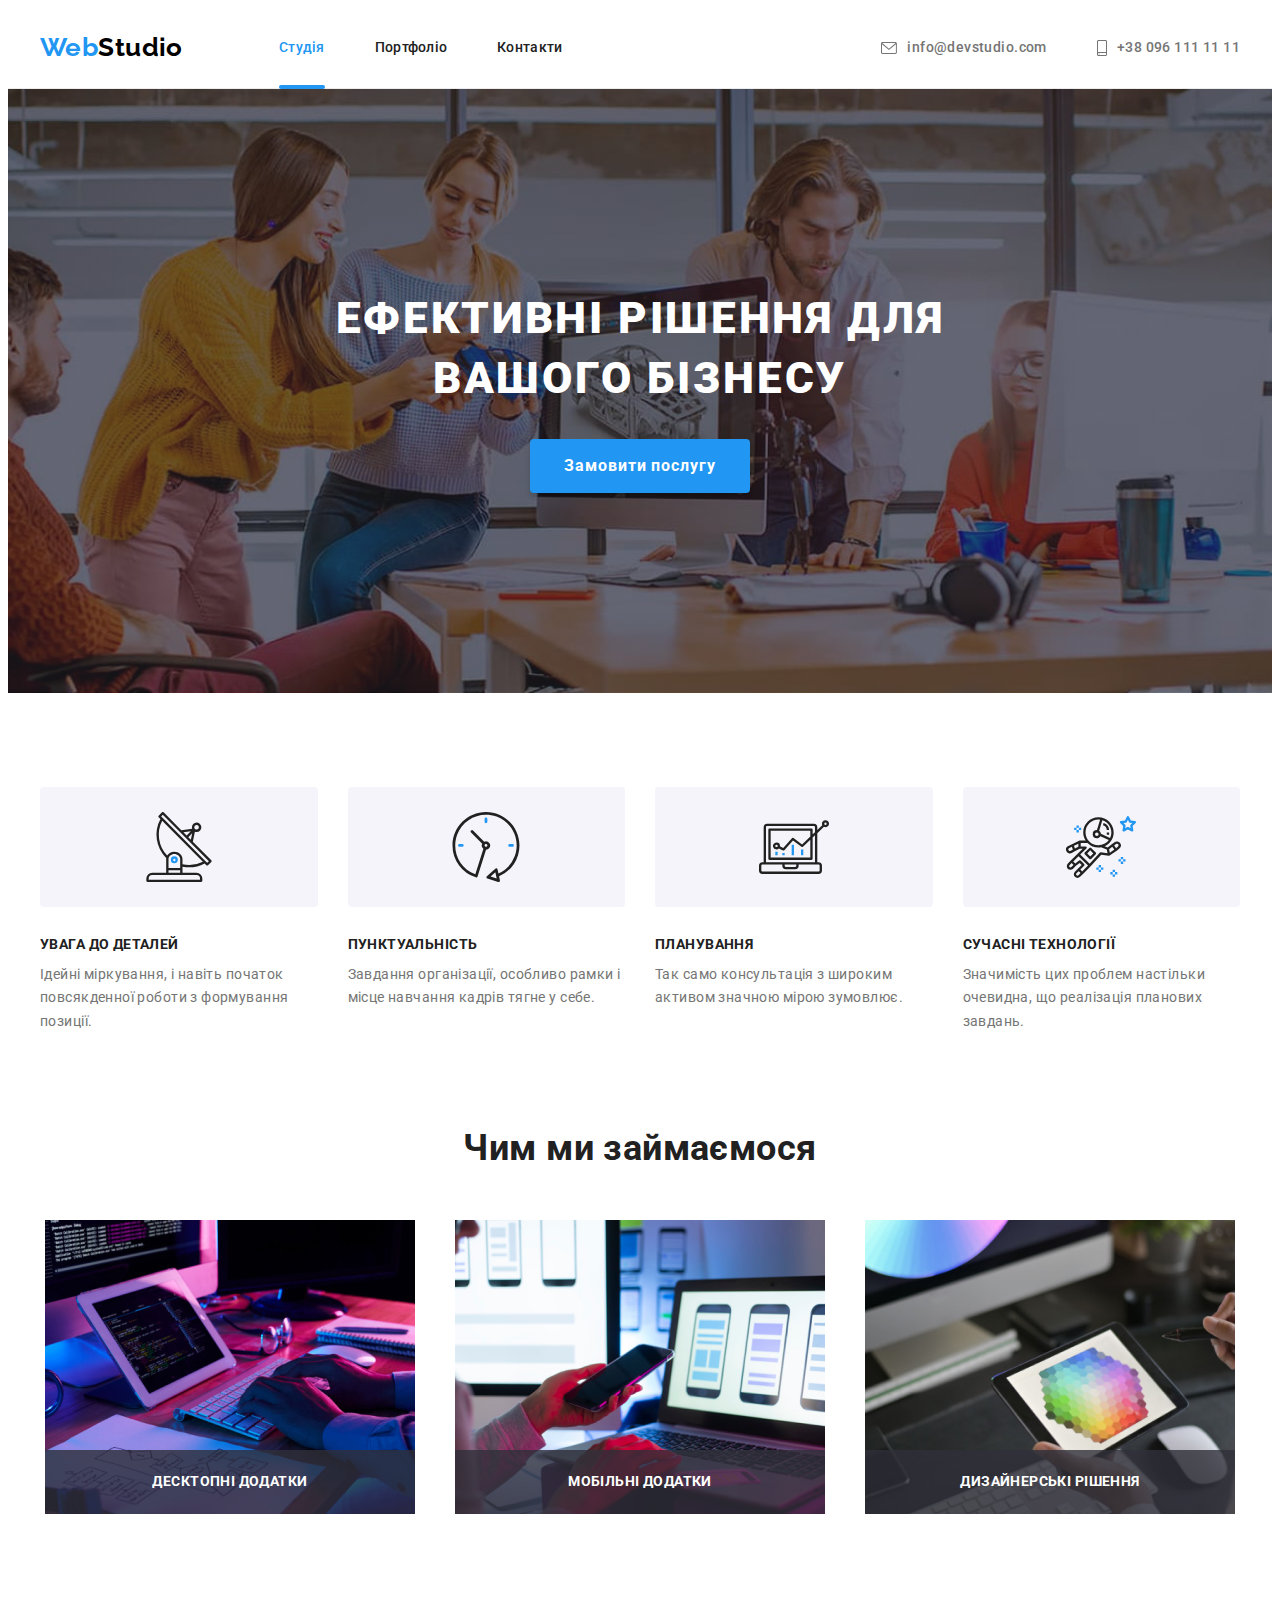
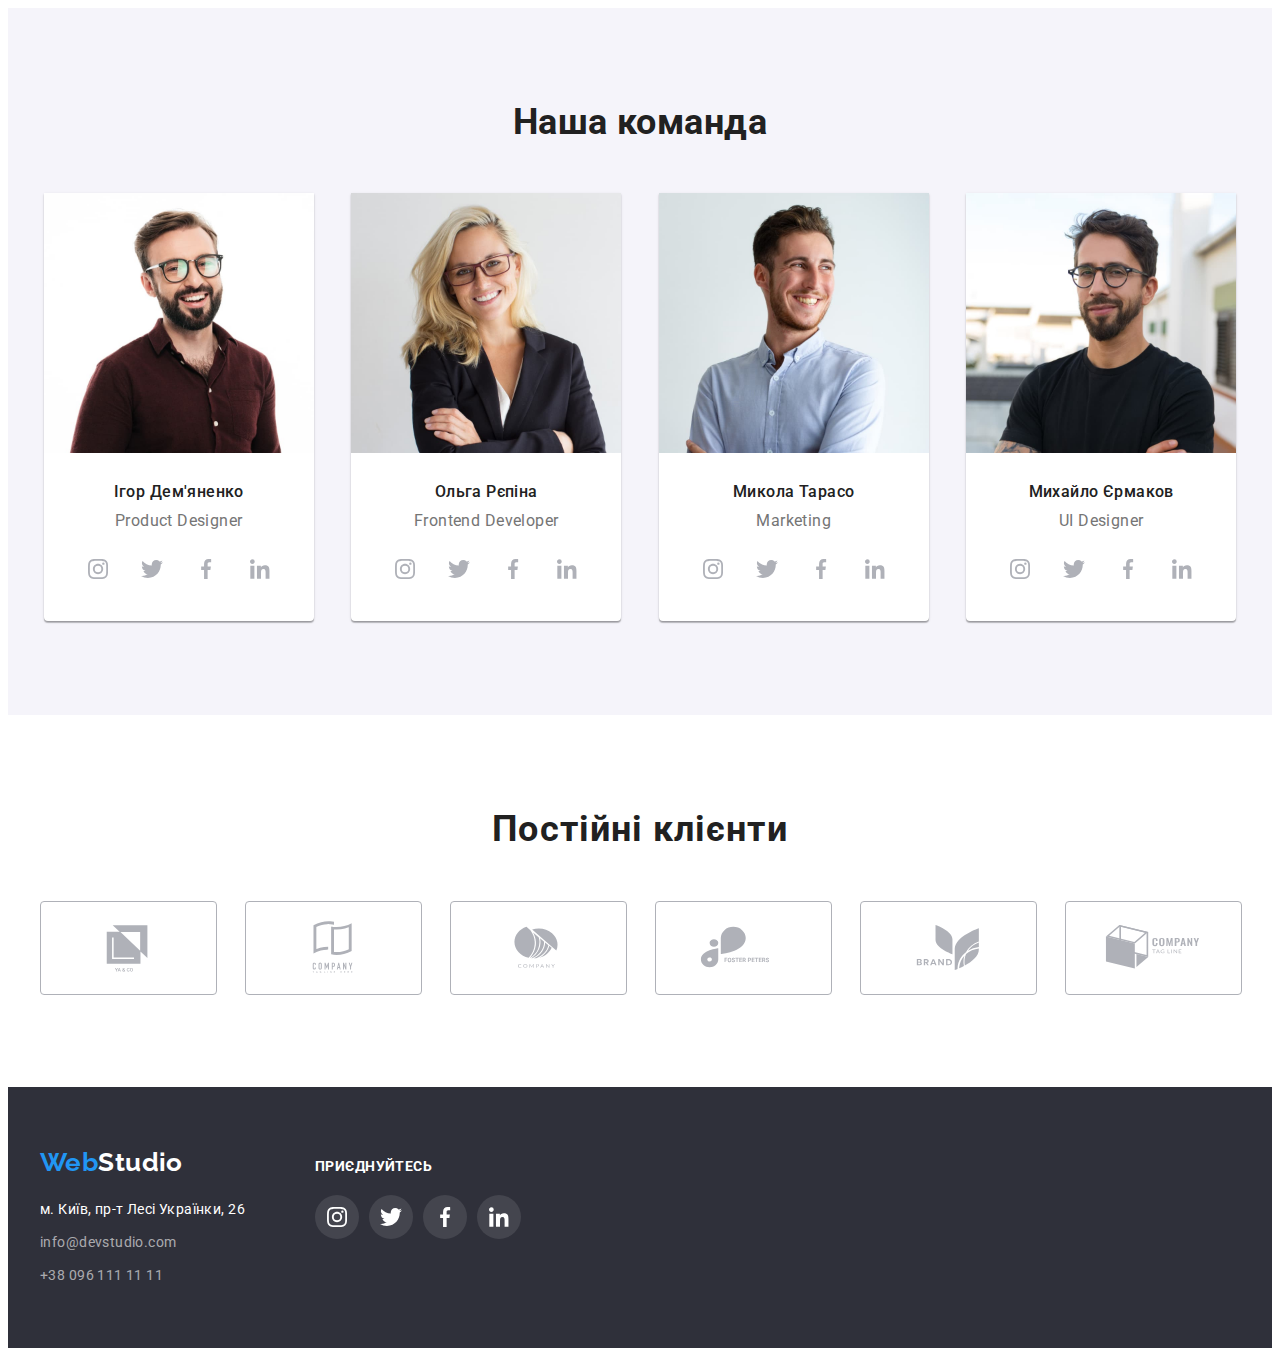
==== index.html @ 9a199979 "sam new" ====
<!DOCTYPE html>
    <html lang="uk">
    <head>
        <meta charset="UTF-8">
        <meta http-equiv="X-UA-Compatible" content="IE=edge">
        <meta name="viewport" content="width=device-width, initial-scale=1.0">
        <title>Студія</title>

     

        <link rel="preconnect" href="https://fonts.googleapis.com">
    <link rel="preconnect" href="https://fonts.gstatic.com" crossorigin>
    <link href="https://fonts.googleapis.com/css2?family=Raleway:wght@700&семья=Oleo+Script:wght@400;700&family=Roboto:wght@400;500;700;900&display=swap" rel="stylesheet">
    <link rel="stylesheet" href="https://cdnjs.cloudflare.com/ajax/libs/modern-normalize/1.1.0/modern-normalize.min.css" integrity="sha512-wpPYUAdjBVSE4KJnH1VR1HeZfpl1ub8YT/NKx4PuQ5NmX2tKuGu6U/JRp5y+Y8XG2tV+wKQpNHVUX03MfMFn9Q==" crossorigin="anonymous" referrerpolicy="no-referrer">
    <link rel="stylesheet" href="./css/styles.css">

    </head>
    <body>
        <!--шапка сайту-->
        <header class="page-header">
            <div class="container header-container"> 
            <nav class="nav">
            <a href="index.html" class="icon-logo"><span class="logo">Web</span><span class="logo-part">Studio</span></a>
            <ul class="nav-list">
                    <li class="nav-item"><a class="nav-link current" href="index.html">Студія</a></li>
                    <li class="nav-item"><a class="nav-link" href="portfolio.html">Портфоліо</a></li>
                    <li class="nav-item"><a class="nav-link" href="#">Контакти</a></li>
            </ul>
            </nav>
            <ul class="contacts">
                <li><a class="mail" href="mailto:info@devstudio.com">
                    <svg class="icon-envelope" width="16" height="12">
                        <use href="./images/icons.svg#icon-envelope"></use>
                    </svg>
                    info@devstudio.com</a></li>
                <li><a class="tel" href="tel:+380981111111">
                    <svg class="icon-smartphone" width="10" height="16">
                        <use href="./images/icons.svg#icon-smartphone"></use>
                    </svg>
                    +38 096 111 11 11
                </a></li>
            </ul>
        </div>
        </header>
        <main>
        <!--думаю тут буде якийсь банер чи малюнок-->
        
        <section class="hero-section overlay"> 
            
                <div class="header container">   
                <h1 class="hero-title">Ефективні рішення для вашого бізнесу</h1>
                <button class="button" type="button" data-modal-open>Замовити послугу</button>
                
                </div>
            </section>  
        <section class="features"><!--Особливості тут явно має бути заголовок-->
        <div class="container">
                <h2 class="visually-hidden">Особливості</h2> <!--тут явно має бути заголовок-->
                <ul class="features-list special">
                    <li class="specialty-list icon-antenna">
                        <h3 class="specialty">Увага до деталей</h3>
                        <p class="specialty-text">Ідейні міркування, і навіть початок повсякденної роботи з формування позиції.</p>
                    </li>
                    <li class="specialty-list icon-clock"><h3 class="specialty">Пунктуальність</h3>
                    <p class="specialty-text">Завдання організації, особливо рамки і місце навчання кадрів тягне у себе.</p>
                </li>
                    <li class="specialty-list icon-diagram"><h3 class="specialty">Планування</h3>
                    <p class="specialty-text">Так само консультація з широким активом значною мірою зумовлює.</p>
                </li>
                    <li class="specialty-list icon-astronaut"><h3 class="specialty">Сучасні технології</h3>
                        <p class="specialty-text">Значимість цих проблем настільки очевидна, що реалізація планових завдань.</p>
                    </li>
                </ul>
        </div>
        </section>
        <section class="work"><h2 class="work-title">Чим ми займаємося</h2> 
            <div class="container">
            <ul class="work-list">
                <li class="work-pick">
                     <div class="work-pick-tumb">
                        <p class="work-pick-txt">Десктопні додатки</p>
                    <img src="./images/oldpc.jpg" 
                    alt="білий монітор та клавіатура на столі" width="370">
                   
                    </div>
                </li>
                <li class="work-pick">
                    <div class="work-pick-tumb">
                        <p class="work-pick-txt">Мобільні додатки</p>
                    <img src="./images/book.jpg"
                    alt="людина тримає смртфон в руці та працює за ноутбуком" width="370"> 
                    </div>
                </li>
                <li class="work-pick">
                    <div class="work-pick-tumb">
                        <p class="work-pick-txt">Дизайнерські рішення</p>
                    <img src="./images/tablet.jpg"
                    alt="рука тримає включений планшет" width="370">
                    </div>
                </li>
            </ul>
        </div>
    </section><!--наша команда-->
        <section class="team"><h2 class="team-title">Наша команда</h2>
            <div class="container">
            <ul class="team-list special">
                <li class="team-members">
                    <img src="./images/productdesigner.jpg" 
                    alt="Фото пофіль Ігор Дем'яненко" width="270">
                    <div class="retreat">
                    <h3 class="team-name">Ігор Дем'яненко</h3>
                    <p lang="en" class="team-position">Product Designer</p>
                    <ul class="social-list-link">
                        <li class="social-list-item"><a class="social-link" href="https://www.instagram.com/" target="_blank" rel="noreferrer noopener">
                            <svg class="social-list-icon" width="20" height="20">
                                <use href="./images/icons.svg#icon-instagram"></use>
                            </svg>
                        </a></li>
                        <li class="social-list-item"><a class="social-link" href="" target="_blank" rel="noreferrer noopener">
                            <svg class="social-list-icon" width="22" height="40">
                                <use href="./images/icons.svg#icon-twitter"></use>
                            </svg>
                        </a></li>
                        <li class="social-list-item"><a class="social-link" href="" target="_blank" rel="noreferrer noopener">
                            <svg class="social-list-icon" width="20" height="40">
                                <use href="./images/icons.svg#icon-facebook"></use>
                            </svg>                            
                        </a></li>
                        <li class="social-list-item"><a class="social-link" href="" target="_blank" rel="noreferrer noopener">
                            <svg class="social-list-icon"  width="19.68" height="20">
                                <use href="./images/icons.svg#icon-linkedin"></use>
                            </svg>                      
                        </a></li>
                    </ul>
                    </div>
                </li>
                <li class="team-members">
                    <img src="./images/frontenddeveloper.jpg"
                    alt="Фото пофіль Ольга Рєпіна" width="270">
                    <div class="retreat">
                    <h3 class="team-name">Ольга Рєпіна</h3>
                    <p lang="en" class="team-position">Frontend Developer</p>
                    <ul class="social-list-link">
                        <li class="social-list-item"><a class="social-link" href="https://www.instagram.com/" target="_blank" rel="noreferrer noopener">
                            <svg class="social-list-icon" width="20" height="20">
                                <use href="./images/icons.svg#icon-instagram"></use>
                            </svg>
                        </a></li>
                        <li class="social-list-item"><a class="social-link" href="" target="_blank" rel="noreferrer noopener">
                            <svg class="social-list-icon" width="22" height="40">
                                <use href="./images/icons.svg#icon-twitter"></use>
                            </svg>
                        </a></li>
                        <li class="social-list-item"><a class="social-link" href="" target="_blank" rel="noreferrer noopener">
                            <svg class="social-list-icon" width="20" height="40">
                                <use href="./images/icons.svg#icon-facebook"></use>
                            </svg>                            
                        </a></li>
                        <li class="social-list-item"><a class="social-link" href="" target="_blank" rel="noreferrer noopener">
                            <svg class="social-list-icon"  width="19.68" height="20">
                                <use href="./images/icons.svg#icon-linkedin"></use>
                            </svg>                      
                        </a></li>
                    </ul>
                    </div>
                </li>
                <li class="team-members">
                    <img src="./images/marketing.jpg"
                    alt="Фото пофіль Микола Тарасо" width="270">
                    <div class="retreat">
                    <h3 class="team-name">Микола Тарасо</h3>
                    <p lang="en" class="team-position">Marketing</p>
                    <ul class="social-list-link">
                        <li class="social-list-item"><a class="social-link" href="https://www.instagram.com/" target="_blank" rel="noreferrer noopener">
                            <svg class="social-list-icon" width="20" height="20">
                                <use href="./images/icons.svg#icon-instagram"></use>
                            </svg>
                        </a></li>
                        <li class="social-list-item"><a class="social-link" href="" target="_blank" rel="noreferrer noopener">
                            <svg class="social-list-icon" width="22" height="40">
                                <use href="./images/icons.svg#icon-twitter"></use>
                            </svg>
                        </a></li>
                        <li class="social-list-item"><a class="social-link" href="" target="_blank" rel="noreferrer noopener">
                            <svg class="social-list-icon" width="20" height="40">
                                <use href="./images/icons.svg#icon-facebook"></use>
                            </svg>                            
                        </a></li>
                        <li class="social-list-item"><a class="social-link" href="" target="_blank" rel="noreferrer noopener">
                            <svg class="social-list-icon"  width="19.68" height="20">
                                <use href="./images/icons.svg#icon-linkedin"></use>
                            </svg>                      
                        </a></li>
                    </ul>
                    </div>
            </li>
                <li class="team-members">
                    <img src="./images/uidesigner.jpg" 
                    alt="Фото пофіль Михайло Єрмаков" width="270">
                    <div class="retreat">
                    <h3 class="team-name">Михайло Єрмаков</h3>
                    <p lang="en" class="team-position">UI Designer</p>
                    <ul class="social-list-link">
                        <li class="social-list-item"><a class="social-link" href="https://www.instagram.com/" target="_blank" rel="noreferrer noopener">
                            <svg class="social-list-icon" width="20" height="20">
                                <use href="./images/icons.svg#icon-instagram"></use>
                            </svg>
                        </a></li>
                        <li class="social-list-item"><a class="social-link" href="" target="_blank" rel="noreferrer noopener">
                            <svg class="social-list-icon" width="22" height="40">
                                <use href="./images/icons.svg#icon-twitter"></use>
                            </svg>
                        </a></li>
                        <li class="social-list-item"><a class="social-link" href="" target="_blank" rel="noreferrer noopener">
                            <svg class="social-list-icon" width="20" height="40">
                                <use href="./images/icons.svg#icon-facebook"></use>
                            </svg>                            
                        </a></li>
                        <li class="social-list-item"><a class="social-link" href="" target="_blank" rel="noreferrer noopener">
                            <svg class="social-list-icon" width="19.68" height="20">
                                <use href="./images/icons.svg#icon-linkedin"></use>
                            </svg>                      
                        </a></li>
                    </ul>
                    </div>
                </li>
            </ul>
            </div>
        </section>
        <section class="client">
            <div class="container">
            <h2 class="client-title">Постійні клієнти</h2>
            <ul class="client-item">
                <li class="client-list"><a class="client-link" href="#"  target="_blank" rel="noreferrer noopener">
                
                    <svg class="client-lis-icon" width="106" height="60" >
                        <use href="./images/icons.svg#icon-Logo1"></use>
                    </svg>
                    
                </a></li>
                <li class="client-list"><a class="client-link" href="#" target="_blank" rel="noreferrer noopener">
                    <svg class="client-lis-icon" width="106" height="60">
                        <use href="./images/icons.svg#icon-Logo2"></use>
                    </svg>
                </a></li>
                    <li class="client-list"><a class="client-link" href="#" target="_blank" rel="noreferrer noopener">

                        <svg class="client-lis-icon" width="106" height="60">
                            <use href="./images/icons.svg#icon-Logo3"></use>
                        </svg>
                    </a></li>
                    <li class="client-list"><a class="client-link" href="#" target="_blank" rel="noreferrer noopener">
                        <svg class="client-lis-icon" width="106" height="60">
                            <use href="./images/icons.svg#icon-Logo4"></use>
                        </svg>
                    </a></li>
                        <li class="client-list"><a class="client-link" href="#" target="_blank" rel="noreferrer noopener">
                            <svg class="client-lis-icon" width="106" height="60">
                                <use href="./images/icons.svg#icon-Logo5"></use>
                            </svg>
                        </a></li>
                        <li class="client-list"><a class="client-link" href="#" target="_blank" rel="noreferrer noopener">
                            <svg class="client-lis-icon" width="106" height="60">
                                <use href="./images/icons.svg#icon-Logo6"></use>
                            </svg>
                        </a></li>
            </ul>
            </div>
        </section>
        </main>
        <footer class="contacts-footer">
            <div class="container">
                <div class="footer-flex">
            <div class="footer-box">
            <a href="index.html" class="icon-logo-footer"><span class="logo">Web</span><span class="logo-part-footer">Studio</span></a>
            <div class="address">
                    
            <ul class="contacts-list">
                <li class="list-link"><a class="contacts-plane" href="https://goo.gl/maps/SqAzoiXiVLqkwUcr9"
                    target="_blank" rel="noreferrer noopener">м. Київ, пр-т Лесі Українки, 26 </a>
                </li> 
                <li class="list-link"><a class="mail-footer" href="mailto:info@devstudio.com">info@devstudio.com</a></li>
                <li class="list-link"><a class="tel-footer" href="tel:+380981111111">+38 096 111 11 11</a></li>
                </ul>
                </div> 
                </div> 
                <div class="contacts-test">
                <p class="footer-p">Приєднуйтесь</p>
                <ul class="social-list-link-footer">
                        <li class="social-list-item"><a class="social-link-footer" href="https://www.instagram.com/" target="_blank" rel="noreferrer noopener">
                            <svg class="social-list-icon-footer" width="20" height="20">
                                <use href="./images/icons.svg#icon-instagram"></use>
                            </svg>
                        </a></li>
                        <li class="social-list-item"><a class="social-link-footer" href="" target="_blank" rel="noreferrer noopener">
                            <svg class="social-list-icon-footer" width="22" height="40">
                                <use href="./images/icons.svg#icon-twitter"></use>
                            </svg>
                        </a></li>
                        <li class="social-list-item"><a class="social-link-footer" href="" target="_blank" rel="noreferrer noopener">
                            <svg class="social-list-icon-footer" width="20" height="40">
                                <use href="./images/icons.svg#icon-facebook"></use>
                            </svg>                            
                        </a></li>
                        <li class="social-list-item"><a class="social-link-footer" href="" target="_blank" rel="noreferrer noopener">
                            <svg class="social-list-icon-footer"  width="19.68" height="20">
                                <use href="./images/icons.svg#icon-linkedin"></use>
                            </svg>                      
                        </a></li>
                    </ul>
                    </div>
                    </div>
                    </div>
         </footer>
        <div class="backdrop is-hidden" data-modal>
            <div class="modal">
               
                <button type="button" class="modal-close" data-modal-close>
                    <svg class="modal-close-icon" width="18" height="18">
                        <use href="./images/icons.svg#icon-close"></use>
                    </svg>
                </button>
        <p class="modal-title">Залиште свої дані, ми вам передзвонимо</p>
                <form class="form-feedback">
    <label class="client-name" for="client-name">Ім'я</label>
         <input type="text"
         name="user-name"
         class="client-name-txt" 
         id="client-name">
    <label class="phone-number" for="phone-number">Телефон</label>
        <input type="tel"
        name="user-phone"
        class="user-tel"
         id="phone-number">
    <label class="user-email" for="user-email">Пошта</label>
        <input type="email"
        name="user-email-name"
        class="user-post"
         id="user-email">
<label class="feedback" for="feedback">Коментар</label>
   <textarea name="feedback"
   class="feedback-txt"
   name="user-feedbck" 
   id="feedback"
   placeholder="Введіть текст"></textarea>
   <button class="submit" type="submit" >Відправити</button>
                </form>
                </div>
            </div>
     
         <script src="./js/modal.js"></script>
    </body>
    </html>
---- css/styles.css ----
/* Palitra */
  :root{
    --hover-color: #2196F3;
    --h-color: #212121;
    --background-header: #FFFFFF;
    --hero-background: #2F303A;
    --p-color: #757575;
    --team-background: #F5F4FA;
    --button-servise: #188ce8;
    --mail-tel: rgba(255, 255, 255, 0.6);
    --timing-function: cubic-bezier(0.4, 0, 0.2, 1);
    --new-timing-function: 250ms;
  }

  p,
  h1,
  h2,
  h3,
  h4,
  h5,
  h6 {
    margin: 0;
  }
  ul,
  ol {
    margin: 0;
    padding-left: 0;
  }
  button {
    cursor: pointer;
  }
  address {
    font-style: normal;
  }
  img {
    display: block;
    max-width: 100%;
    height: auto;
  }
  body {
    font-family:Roboto, sans-serif;
  color: var(--h-color);
  font-size: 14px;
  letter-spacing: 0.03em;
  background-color: var(--background-header);
  }

  .container {
    width: 1200px;
    padding-left: 15px;
    padding-right: 15px;
    margin: 0 auto;
  /* outline: 2px solid red;*/
  }

  /*----початок---*/

  .page-header{
    border-bottom: 1px solid #ECECEC;
  }

  /* Логотип*/
  .logo :hover{
    color :var(--hover-color); 
    
  }

  .logo-part{
      color:#000000;
    
  }

  .logo-part-footer{
    color: var(--background-header);
  
  }
  /* ------------ Два кольори лого--------*/
  .icon-logo{
    color:var(--hover-color);
    text-decoration: none;
  font-family: Raleway, sans-serif; 
  font-weight: 700;
  font-size: 26px;
  line-height: 1.2;
  display: inline-block;
    width: 145px;
  
  }
  /*------ The End-----*/
  /* -----------Головна навігація------ */
  .overlay{
    background-image: linear-gradient(
      to right,
      rgba(47, 48, 58, 0.4),
      rgba(47, 48, 58, 0.4)),
    url("..//images/fon.jpg");
    max-width: 1600px;
    background-size: cover;
  background-repeat: no-repeat;
  margin-left: auto;
  margin-right: auto;
  background-position: center;
  }
  .nav{
    display: flex;
    align-items: center;
  }
  .header-container{
    display: flex;
    align-items: center; 
  }

  .nav-list{
    list-style: none;
    display: flex;
    gap: 50px;
    margin-left: 94px;
   

  }
  .nav-list :hover,
  .nav-list :focus{
    color: var(--hover-color);
 
  } 
  
  .nav-link{
  font-weight: 500;
  line-height: 1.14;
  letter-spacing: 0.02em;
  color: var(--h-color);
  text-decoration: none;
  display: block;
  padding-bottom: 32px;
  padding-top: 32px;
  position: relative;
transition: color var(--new-timing-function) var(--timing-function);
  }
  .current{
    color: var(--hover-color);
  }

  /*------варіант 1 підкреслення -----*/
  
  .current::after{
    content: "";
    display: block;
    width: 100%;
    height: 4px; ;
    border-radius: 2px;
    background-color: var(--hover-color);
    position: absolute;
    left: 0;
    bottom: -1px;
    opacity: 0;

  }
  
 .current::after{
  opacity: 1;
}

  /*-----The End-----*/
  /*------Текст контактів в хедері------*/

  .contacts{
    list-style: none;
  font-weight: 500;
  display: flex;
  margin-left: auto;
  gap: 50px;
  }


  .mail{
    color: var(--p-color);
    text-decoration: none;
    font-style: normal;
    line-height: 1.14;
  
    padding-top: 32px;
    padding-bottom: 32px;
    display: flex;
    align-items: center;
    transition: color var(--new-timing-function) var(--timing-function);
  }
  .icon-envelope{
    fill: currentColor;
    margin-right: 10px;
  }
    
  
  .tel{
  color: var(--p-color);
    text-decoration: none;
    font-style: normal;
    line-height: 1.14;
    align-items: center;
    padding-top: 32px;
    padding-bottom: 32px;
    display: flex;
    transition: color var(--new-timing-function) var(--timing-function);

  }
  .icon-smartphone{
    fill: currentColor;
    margin-right:10px ;
   
  }
  .contacts :hover,
  .contacts :focus{
    color: var(--hover-color);
    
  }

  /*---------Hero-----*/
  .hero-section{
  padding-top:200px;
  padding-bottom: 200px;
  text-align: center;
  background-color: #C4C4C4;
  }


  .hero-title{
  font-style: normal;
  font-weight: 900;
  font-size: 44px;
  line-height: 1.36;
  letter-spacing: 0.06em;
  text-transform: uppercase;
  color: var(--background-header);
  width: 696px;
  box-sizing: border-box;
  margin: 0 auto;
  margin-bottom: 30px;



  }
  .button{
    font-family: inherit;
  font-weight: 700;
  font-size: 16px;
  line-height: 1.87;
  letter-spacing: 0.06em;
  background-color: var(--hover-color);
  color: var(--background-header);
    cursor: pointer;
    padding: 10px 32px;
    border-color: transparent;
  box-shadow: 0px 4px 4px rgba(0, 0, 0, 0.15);
  border-radius: 4px;
 transition: color var(--new-timing-function) var(--timing-function),
     background-color var(--new-timing-function) var(--timing-function);
  }
  .button:hover,
  .button:focus{
    background-color: var(--button-servise);
   
    

  }
  /*-----The End Hero----*/

  .visually-hidden {
    position: absolute;
      white-space: nowrap;
      width: 1px;
      height: 1px;
      overflow: hidden;
      border: 0;
      padding: 0;
      clip: rect(0, 0, 0, 0);
      clip-path: inset(50%);
      margin: -1px;
  }

  .features{
  padding: 94px 0;
  }

  .features-list{
    list-style: none;  
  }

  .specialty-list{
    width: calc((100% - 90px) / 4);
      margin-right: 30px;
      
    }
  /*------ Особливост -----*/
  .specialty-list::before{
    content:"" ;
    height: 120px;
  display: block;
  
  background-size: contain;
  background-repeat: no-repeat;
  background-position:center ;
  background-color: #F5F4FA;
  border-radius: 4px;
  /*outline: 2px solid red;*/

  }
  .icon-antenna::before{
  background-image: url(../images/antenna.svg); 
  background-size: 70px 70px;
  }
  .icon-clock::before{
  background-image: url(../images/clock.svg);
  background-size: 70px 70px;
  }
  .icon-diagram::before{
    background-image: url(../images/diagram.svg);
    background-size: 70px 70px ;
  }

  .icon-astronaut::before{
  background-image: url(../images/astronaut.svg);
  background-size: 70px 70px;
  }

  .features-list :last-child{
    margin: 0;
  }

  .specialty{
    font-style: normal;
      font-size: 14px;
  font-weight: 700;
  line-height: 1.14;
  text-transform: uppercase;
  color: var(--h-color);
  margin-top: 30px;
  margin-bottom: 10px;
  }

  /*-------- Чим ми займаємося ----*/
  .work{
    padding-bottom: 94px;
  }
  .specialty-text {
  line-height: 1.7;
  color: var(--p-color);
  margin-top: 10px;
  }
  .work-list{
    list-style: none;
    display: flex;
    justify-content: space-around;
  gap: 30px;

  }
  .work-pick-tumb{
    position: relative;
    display: flex;

  }
  .work-pick-txt{
    position: absolute;
    background: rgba(47, 48, 58, 0.8);
width: 370px;
    display: flex;
font-weight: 700;
font-size: 14px;
line-height: 1.14;
text-align: center;
letter-spacing: 0.03em;
text-transform: uppercase;
justify-content: space-around;
padding-top: 24px;

padding-bottom: 24px;

color: #FFFFFF;
bottom: 0;
    

  }
  .work-title{
  font-weight: 700;
  font-size: 36px;
  line-height: 1.16;
  text-align: center;
  color: var(--h-color);
  margin-bottom: 50px;

  }
  .team {
    background-color: var(--team-background);
    padding-top: 94px;
    padding-bottom: 94px;
  }
  .team-members{
  background-color: var(--background-header);
  text-align: center;
  box-shadow: 0px 1px 3px rgba(0, 0, 0, 0.12), 0px 1px 1px rgba(0, 0, 0, 0.14), 0px 2px 1px rgba(0, 0, 0, 0.2);
  border-radius: 0px 0px 4px 4px;
  }
  .team-title {
    font-weight: 700;
  font-size: 36px;
  line-height: 1.16;
  text-align: center;
  color: var(--h-color);
  white-space: nowrap;
  margin-bottom: 50px;

  }
  .social-list-link{
    list-style: none;
    display: flex;
    justify-content: center;
    gap: 10px;
    

  }
  .social-list-item{
    width: 44px;
    height: 44px;
      border-radius: 50%;
    
  }

  .social-link{
    width: 100%;
    height: 100%;
    background: #ffffff;
  border-radius: 50%;
    display: flex;
    align-items: center;
    justify-content: center;
    color:#AFB1B8 ;
     transition: color var(--new-timing-function) var(--timing-function),
     background-color var(--new-timing-function) var(--timing-function);
  }
  .social-list-icon{
    fill: currentColor;
  }

  .social-link:hover,
  .social-link:focus{
    background-color: #2196F3;
    color: #FFFFFF;
    
  }


  .team-list {
    list-style: none;
    line-height: 1.18;
        justify-content: space-around;
        gap: 30px;
  }
  .team-name{
  font-weight: 500;
  font-size: 16px;
  text-align: center;
  color: var(--h-color);
  margin-bottom: 10px;

  }

  .team-position{
  font-size: 16px;
  text-align: center;
  color: var(--p-color);
  margin-bottom: 16px;
  }
  .retreat{
    padding-top: 30px;
    padding-bottom: 30px;
  }

  /*------Footer----*/

  .contacts-footer{
    background-color: var(--hero-background);
    padding-top: 60px;
    padding-bottom: 60px;
  }
  .contacts-list{
      list-style: none;
      display: flex;
      flex-wrap: wrap;
      flex-direction:column ;
                
  }

  .contacts-list :last-child{
    margin-bottom: 0;
  }
  .list-link{
    margin-bottom: 9px;
    
  }

  .contacts-list :hover,
  .contacts-list :focus{
    color: var(--hover-color);
   
  }


  .contacts-plane{
  text-decoration: none;
  font-style: normal;
  line-height: 1.71;
  color: var(--background-header);
  display: block;
  transition: color var(--new-timing-function) var(--timing-function);
    
  }
  .mail-footer,
  .tel-footer{
    color: var(--mail-tel);
    text-decoration: none;
    font-style: normal;
    line-height: 1.71;
    box-sizing: border-box;
    transition: color var(--new-timing-function) var(--timing-function);
     
  }

  /*------btn-filter Портфоліо---*/

  .btn{
    font-family: inherit;
  font-weight: 500;
  font-size: 16px;
  line-height: 1.62;
  background-color: var(--team-background);
  border-color: transparent;
  cursor: pointer;
  color: var(--h-color);
  border-radius: 4px;
  padding-top: 6px;
  padding-bottom: 6px;
  padding-left: 22px;
  padding-right: 22px;
    transition: color var(--new-timing-function) var(--timing-function),
    background-color var(--new-timing-function) var(--timing-function),
    box-shadow var(--new-timing-function) var(--timing-function);
  
  }

  .btn:hover,
  .btn:focus{
    color: var(--background-header);
  background: var(--hover-color);
  box-shadow: 0px 3px 1px rgba(0, 0, 0, 0.1), 0px 1px 2px rgba(0, 0, 0, 0.08), 0px 2px 2px rgba(0, 0, 0, 0.12);
 
  }
  .btn-filter{
    display: flex;
    gap: 8px;
    justify-content: center;


  }

  .btn-list{
    list-style: none;
    letter-spacing: 0.03em;
  }
  .special{
    display: flex;
  }

  /*---The end Filtr--*/
  .oll-portfol{
    padding-top: 94px;
    padding-bottom: 94px;
  }
  .portfol-list{
  flex-basis: calc((100% - 60px) / 3);
  }
.portfol-list :hover .portfol-over{
transform: translateY(0);

}
  .portfol-over-top{
    position: relative; 
    overflow: hidden;
    
  }

  .portfol-over{
font-weight: 400;
font-size: 18px;
line-height: 1.55;
color: #FFFFFF;
background: rgba(33, 150, 243, 0.9);
position: absolute;
top: 0;
padding-top: 63px;
padding-right: 24px;
padding-left: 24px;
padding-bottom: 63px;
height: 100%;
transform: translateY(100%);
transition: transform var(--new-timing-function) var(--timing-function);
overflow: auto;
}

  .potfol{
    list-style: none;
    flex-wrap: wrap;
  gap: 30px; 
  margin-top: 50px;
  }

  .portfol-link{
    display: block;
    text-decoration: none;
    transition: box-shadow var(--new-timing-function) var(--timing-function);
  
  }

  .portfol-link:hover,
  .portfol-link:focus{
  box-shadow: 0px 1px 1px rgba(0, 0, 0, 0.12),
  0px 4px 4px
  rgba(0, 0, 0, 0.06),
  1px 4px 6px rgba(0, 0, 0, 0.16);
  transition: transform var(--new-timing-function) var(--timing-function);

  }

  .portfol-title{
  font-weight: 700;
  font-size: 18px;
  line-height: 2;
  letter-spacing: 0.06em;
  color: var(--h-color);

  }
  .portfol-txt{
  font-size: 16px;
  line-height: 1.87;
  color: var(--p-color);
  margin-top: 4px;
  }

  .circle{
    
    border-left: 1px solid #EEEEEE;
    border-right: 1px solid #EEEEEE;
    border-bottom: 1px solid #EEEEEE;
    padding: 20px 24px;
  }

  /*----Позиціювання-----*/

  .client{
    padding-top: 94px;
    padding-bottom: 94px;
  }
  .client-title{
  font-size: 36px;
  line-height: 1.16;
  text-align: center;
  letter-spacing: 0.03em;
  color: var(--h-color);
  margin-bottom: 50px;
  }

  .client-item{
    list-style: none;
    display: flex;
    gap: 30px;
  }
  .client-list{
    width: calc((100% - 150px) / 6);
    height: 92px;
  }
  .client-link{
    display: block;
    width: 100%;
    height: 100%;
    display: flex;
    align-items: center;
    justify-content: center;
    border: 1px solid #AFB1B8;
  border-radius: 4px;
  color: #AFB1B8;
  transition: color var(--new-timing-function) var(--timing-function),
  border-color var(--new-timing-function) var(--timing-function);
  }
  .client-lis-icon{
    fill:currentColor;
  
  }
  .client-link:hover,
  .client-link:focus{
    border-color: #2196F3;
    color: #2196F3;
  }

  .social-list-link-footer{
    list-style: none;
    display: flex;
    gap: 10px;
  
  }
  .footer-box{
    display: flex;
  flex-wrap: wrap;
 flex-direction: column; 
  }
   .contacts-test{
    display: flex;
     flex-wrap: wrap;
 flex-direction: column; 
 margin-left: 70px;
 
  }
   .footer-flex{
    display: flex;
    align-items: baseline;
  }
  
  
  .footer-p{
    display: block;
    text-transform: uppercase;
  font-style: normal;
  font-weight: 700;
  font-size: 14px;
  line-height: 1.14;
  letter-spacing: 0.03em;
  color: #FFFFFF;
  margin-bottom: 20px;

  }
  .icon-logo-footer{
    color:var(--hover-color);
    text-decoration: none;
  font-family: Raleway, sans-serif; 
  font-weight: 700;
  font-size: 26px;
  line-height: 1.2;
  display:block;
    width: 145px;
    margin-bottom: 20px;
  
  }



  .social-link-footer{
    width: 100%;
    height: 100%;
    background-color:  rgba(255, 255, 255, 0.1);
  border-radius: 50%;
    display: flex;
    align-items: center;
    justify-content: center;
    transition: background-color var(--new-timing-function) var(--timing-function);
    
    
  }

  .social-list-icon-footer{
    fill:#FFFFFF;
  }
  .social-list-link-footer{
 transition: background-color var(--new-timing-function) var(--timing-function);
}
.social-link-footer:hover{
  background-color: #2196F3;
}

  .backdrop{
  width: 100%;
  height: 100%;
  background-color:rgba(0, 0, 0, 0.2);
  position: fixed;
  top: 0;
transition: opacity var(--new-timing-function) var(--timing-function), visibility var(--new-timing-function) var(--timing-function);
  }

  .modal {
  width: 528px;
  min-height: 581px;
  background-color: #ffffff;
  box-shadow: 0px 1px 3px rgba(0, 0, 0, 0.12),
 0px 1px 1px rgba(0, 0, 0, 0.14),
  0px 2px 1px rgba(0, 0, 0, 0.2);
border-radius: 4px;
padding: 40px;
  position: absolute;
  top: 50%;
  left: 50%;
  transform: translate(-50%, -50%) scale(1);
  transition: transform var(--new-timing-function) var(--timing-function);
   transform-origin: top left;
}

.backdrop.is-hidden .modal {
  transform: translate(-50%, -50%) scale(0);
 
}


.modal-close{
  width: 30px;
  height: 30px;
  background-color: transparent;
  border: 1px solid rgba(0, 0, 0, 0.1);
  border-radius: 50%;
  color: #000000;
  position: absolute;
  top: 8px;
  right: 8px;
  align-items: center;
  display: flex;
  justify-content: center;
  cursor: pointer;
  transition: color var(--new-timing-function) var(--timing-function),
   background-color var(--new-timing-function) var(--timing-function);
}
.modal-close-icon{
  fill: currentColor;
  transition: color var(--new-timing-function) var(--timing-function);
}


.backdrop.is-hidden {
  opacity: 0;
  visibility: hidden;
  pointer-events: none;
}

  .modal-close:hover,
  .modal-close:focus{
color: var(--hover-color);
  }
.modal-title{
font-weight: 700;
font-size: 20px;
line-height: 1.15;
text-align: center;
margin-bottom: 12px;
}

.form-feedback{
  display: flex;
  flex-direction: column;

}
.client-name{
  margin-bottom: 4px;
font-size: 12px;
line-height: 1.16;
letter-spacing: 0.01em;
color: var(--p-color);
 
}
.client-name-txt{
border: 1px solid rgba(33, 33, 33, 0.2);
border-radius: 4px;
margin-bottom: 10px;
width: 100%;
height: 40px;
transition: border-color var(--new-timing-function) var(--timing-function);
}
.client-name-txt:hover{
  border-color: var(--hover-color);
}
.phone-number{
  margin-bottom: 4px;
font-size: 12px;
line-height: 1.16;
letter-spacing: 0.01em;
color: var(--p-color); 
}
.user-tel{
border: 1px solid rgba(33, 33, 33, 0.2);
 border-radius: 4px;
 margin-bottom: 10px;
 width: 100%;
height: 40px;
transition: border-color var(--new-timing-function) var(--timing-function);

}
.user-tel:hover{
  border-color: var(--hover-color);
}
.user-email{
  margin-bottom: 4px;
font-size: 12px;
line-height: 1.16;
letter-spacing: 0.01em;
color: var(--p-color);
 
}
.user-post{
border: 1px solid rgba(33, 33, 33, 0.2);
border-radius: 4px;
margin-bottom: 10px;
width: 100%;
height: 40px;
transition: border-color var(--new-timing-function) var(--timing-function);

}
.user-post:hover{
 border-color: var(--hover-color); 
}
.feedback{
  margin-bottom: 4px;
font-size: 12px;
line-height: 1.16;
letter-spacing: 0.01em;

color: var(--p-color);

 
}
.feedback-txt{
  resize: none;
  border: 1px solid rgba(33, 33, 33, 0.2);
border-radius: 4px;
padding: 12px;
margin-bottom: 20px;
width: 100%;
height: 40px;
transition: border-color var(--new-timing-function) var(--timing-function);

}
.feedback-txt:hover{
 border-color: var(--hover-color); 
}
.feedback-txt::placeholder{
font-size: 12px;
line-height: 1.16;
letter-spacing: 0.01em;
color: rgba(117, 117, 117, 0.5);

}
 .submit{
width: 200px;
 padding:10px 52px ;
  background-color: var(--hover-color);
  box-shadow: 0px 4px 4px rgba(0, 0, 0, 0.15);
border-radius: 4px;
display: flex;
justify-content: center;
text-align: center;
letter-spacing: 0.06em;
margin: 0 auto;

color: var(--background-header);
transition: background var(--new-timing-function) var(--timing-function);
 }
 .submit:hover{
  background: var(--button-servise);

 }
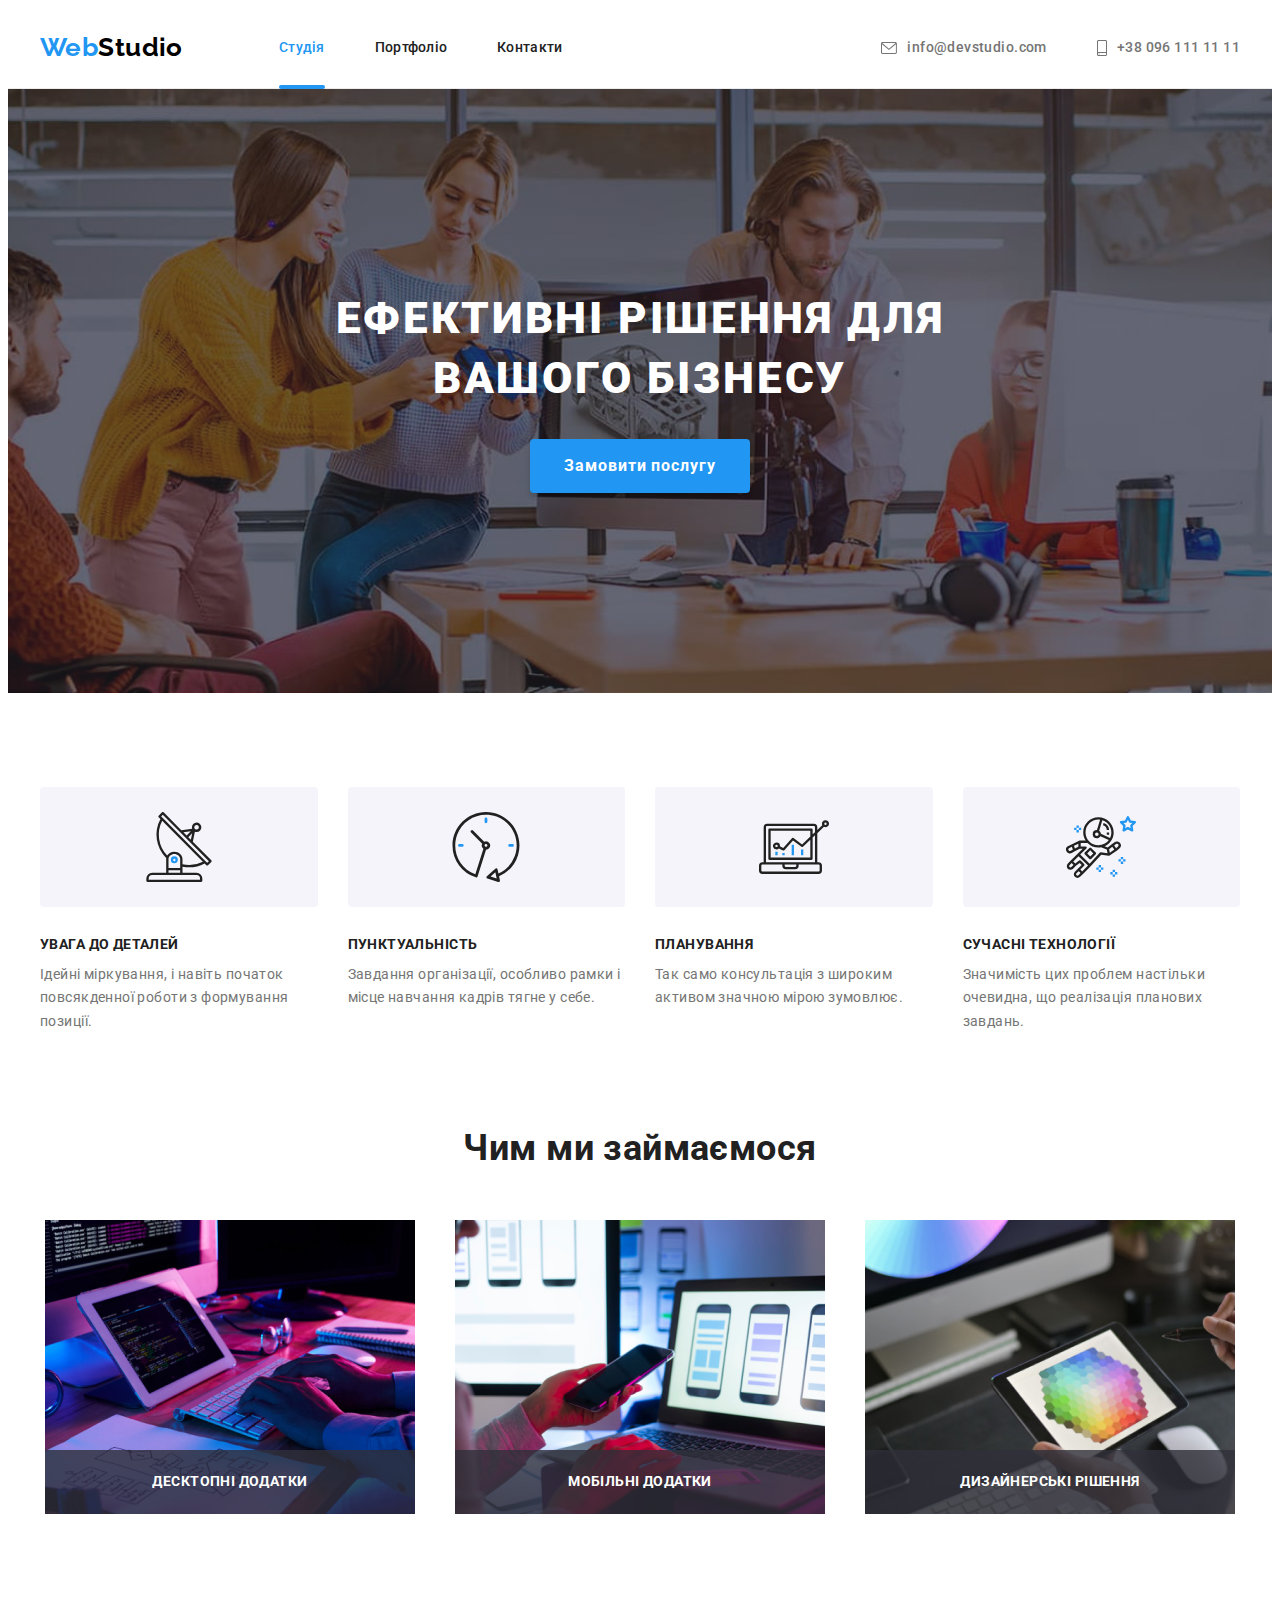
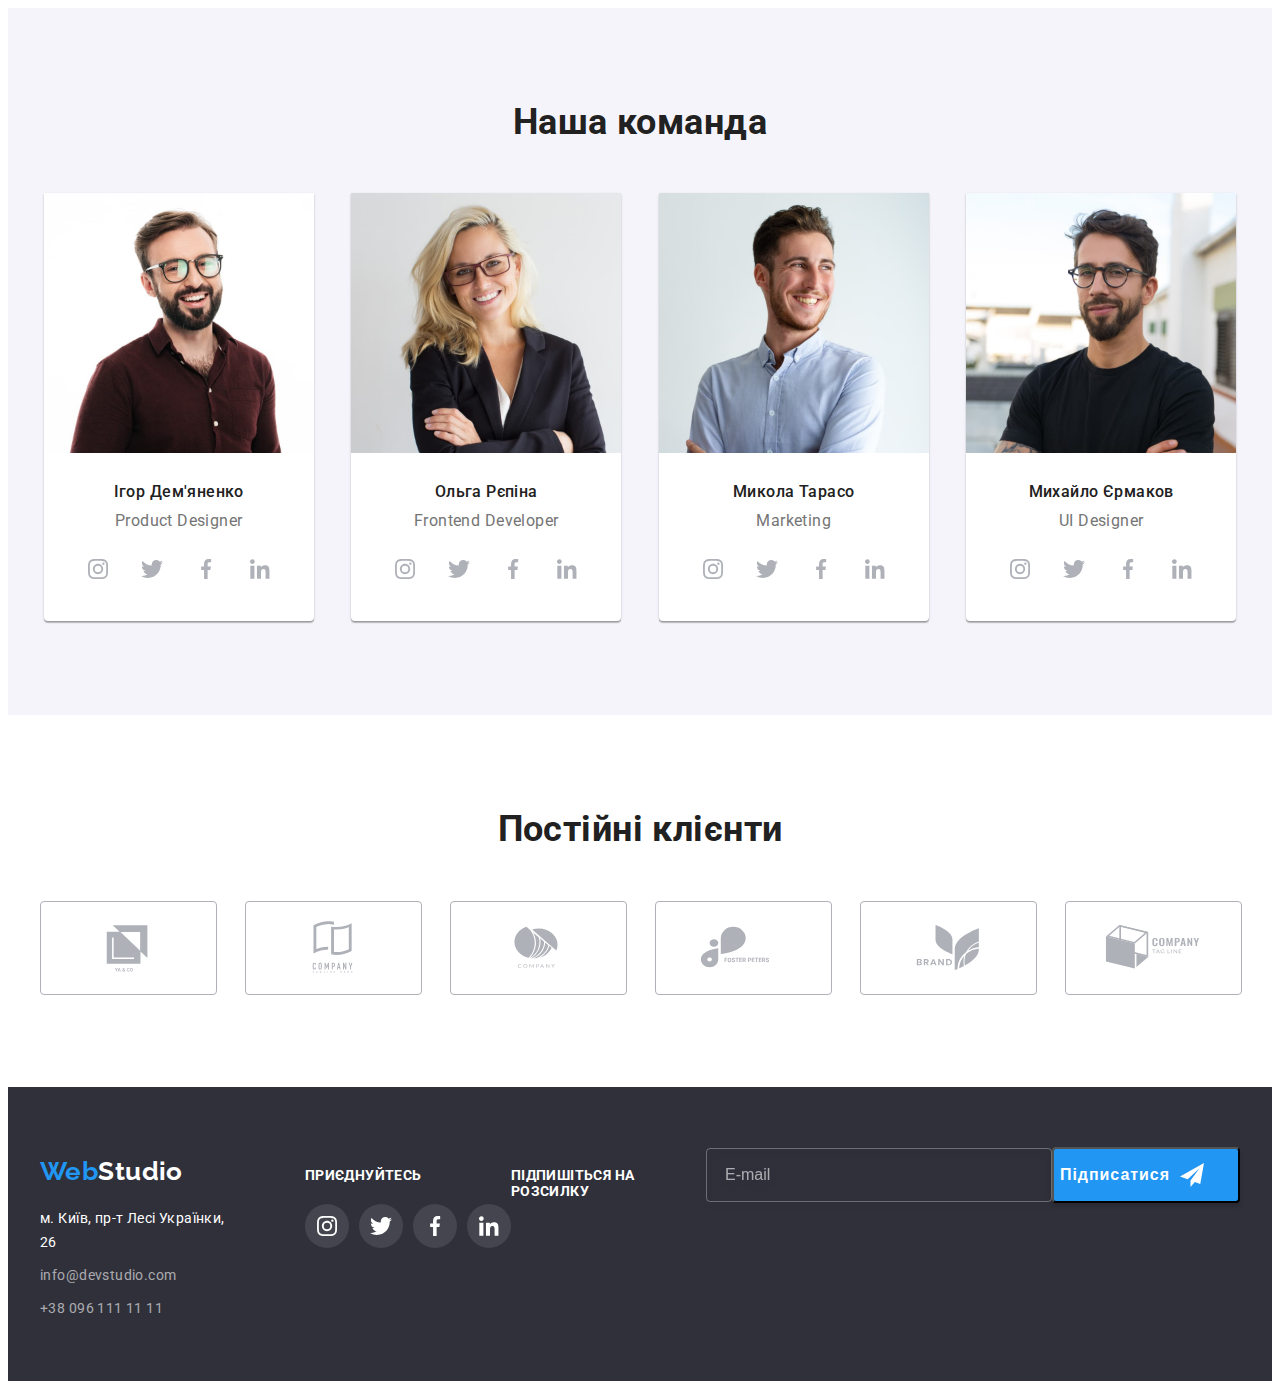
==== commit b52b8ac8: "wdqewdfe" ====
--- a/index.html
+++ b/index.html
@@ -309,6 +309,18 @@
                         </a></li>
                     </ul>
                     </div>
+                    <h2 class="footer-input">Підпишіться на розсилку</h2>
+                    <input type="email" 
+                    name="sign-up"
+                    class="sign-email"
+                    placeholder="E-mail"
+                    required>
+                    <button type="submit" class="sign-btn">
+                        Підписатися
+        <svg class="plain" width="24" height="24">
+            <use href="./images/icons.svg#icon-icon-send"></use>
+        </svg>
+                </button>
                     </div>
                     </div>
          </footer>
@@ -322,27 +334,74 @@
                 </button>
         <p class="modal-title">Залиште свої дані, ми вам передзвонимо</p>
                 <form class="form-feedback">
-    <label class="client-name" for="client-name">Ім'я</label>
-         <input type="text"
+                    <div class="input-name">
+  <label class="client-name" for="client-name">Ім'я</label>
+    <div class="input-wrap">
+<input type="text"
          name="user-name"
          class="client-name-txt" 
-         id="client-name">
-    <label class="phone-number" for="phone-number">Телефон</label>
-        <input type="tel"
+         id="client-name"
+         required>
+         <svg class="icon-person" width="18" height="18">
+            <use href="./images/icons.svg#icon-person"></use>
+         </svg>
+    </div>
+                    </div>
+  
+        <div class="input-name">
+            <label class="phone-number" for="phone-number">Телефон</label>
+            <div class="input-wrap">
+<input type="tel"
         name="user-phone"
         class="user-tel"
-         id="phone-number">
-    <label class="user-email" for="user-email">Пошта</label>
-        <input type="email"
+         id="phone-number"
+         required>
+         <svg class="icon-person" width="18" height="18">
+            <use href="./images/icons.svg#icon-phone"></use>
+         </svg>
+            </div>
+        
+        </div> 
+   <div class="input-name">
+  <label class="user-email" for="user-email">Пошта</label>
+  <div class="input-wrap">
+ <input type="email"
         name="user-email-name"
         class="user-post"
          id="user-email">
+         <svg class="icon-person" width="18" height="18">
+            <use href="./images/icons.svg#icon-email"></use>
+         </svg>
+  </div>
+       
+   </div>
+
 <label class="feedback" for="feedback">Коментар</label>
    <textarea name="feedback"
    class="feedback-txt"
    name="user-feedbck" 
    id="feedback"
    placeholder="Введіть текст"></textarea>
+
+    <input
+    type="checkbox"
+     id="checkbox" 
+     name="igree"
+     class="check-inp visually-hidden"
+     checked/>
+        <label for="checkbox" class="check">
+              <span>
+            <svg class="icon-check" width="16" height="15">
+            <use href="./icons.svg#icon-che-1"></use>
+        </svg>
+        </span>
+
+         Погоджуюся з розсилкою та приймаю 
+    <a class="link-input" href="#" target="_blank" rel="noreferrer noopener">Умови договору</a>
+       
+        </label>
+       
+       
    <button class="submit" type="submit" >Відправити</button>
                 </form>
                 </div>
--- a/css/styles.css
+++ b/css/styles.css
@@ -590,7 +590,7 @@
 font-weight: 400;
 font-size: 18px;
 line-height: 1.55;
-color: #FFFFFF;
+color: var(--background-header);
 background: rgba(33, 150, 243, 0.9);
 position: absolute;
 top: 0;
@@ -661,7 +661,6 @@
   font-size: 36px;
   line-height: 1.16;
   text-align: center;
-  letter-spacing: 0.03em;
   color: var(--h-color);
   margin-bottom: 50px;
   }
@@ -730,7 +729,7 @@
   font-size: 14px;
   line-height: 1.14;
   letter-spacing: 0.03em;
-  color: #FFFFFF;
+  color: var(--background-header);
   margin-bottom: 20px;
 
   }
@@ -763,7 +762,7 @@
   }
 
   .social-list-icon-footer{
-    fill:#FFFFFF;
+    fill: var(--background-header);
   }
   .social-list-link-footer{
  transition: background-color var(--new-timing-function) var(--timing-function);
@@ -784,7 +783,7 @@
   .modal {
   width: 528px;
   min-height: 581px;
-  background-color: #ffffff;
+  background-color: var(--background-header);
   box-shadow: 0px 1px 3px rgba(0, 0, 0, 0.12),
  0px 1px 1px rgba(0, 0, 0, 0.14),
   0px 2px 1px rgba(0, 0, 0, 0.2);
@@ -850,25 +849,48 @@
   flex-direction: column;
 
 }
+.input-name{
+border-radius: 4px;
+ margin-bottom: 10px;
+}
+.input-wrap{
+  position: relative;
+  margin-bottom: 10px;
+}
 .client-name{
   margin-bottom: 4px;
 font-size: 12px;
 line-height: 1.16;
 letter-spacing: 0.01em;
-color: var(--p-color);
- 
-}
+color: var(--p-color); 
+}
+
 .client-name-txt{
 border: 1px solid rgba(33, 33, 33, 0.2);
 border-radius: 4px;
-margin-bottom: 10px;
 width: 100%;
 height: 40px;
+padding-left: 42px;
 transition: border-color var(--new-timing-function) var(--timing-function);
-}
-.client-name-txt:hover{
+outline: transparent;
+}
+.client-name-txt:hover,
+.client-name-txt:focus{
   border-color: var(--hover-color);
 }
+
+
+.icon-person{
+position: absolute;
+left: 15px;
+top: 50%;
+transform: translateY(-50%);
+} 
+.client-name-txt:focus +.icon-person,
+.client-name-txt:hover +.icon-person{
+  fill: var(--hover-color);
+}
+
 .phone-number{
   margin-bottom: 4px;
 font-size: 12px;
@@ -879,14 +901,19 @@
 .user-tel{
 border: 1px solid rgba(33, 33, 33, 0.2);
  border-radius: 4px;
- margin-bottom: 10px;
+
  width: 100%;
 height: 40px;
+padding-left: 42px;
 transition: border-color var(--new-timing-function) var(--timing-function);
-
+outline: transparent;
 }
 .user-tel:hover{
   border-color: var(--hover-color);
+}
+.user-tel:focus +.icon-person,
+.user-tel:hover +.icon-person{
+  fill: var(--hover-color);
 }
 .user-email{
   margin-bottom: 4px;
@@ -899,35 +926,74 @@
 .user-post{
 border: 1px solid rgba(33, 33, 33, 0.2);
 border-radius: 4px;
-margin-bottom: 10px;
 width: 100%;
 height: 40px;
+padding-left: 42px;
 transition: border-color var(--new-timing-function) var(--timing-function);
-
+outline: transparent;
 }
 .user-post:hover{
  border-color: var(--hover-color); 
 }
-.feedback{
-  margin-bottom: 4px;
-font-size: 12px;
-line-height: 1.16;
-letter-spacing: 0.01em;
-
+.user-post:focus +.icon-person,
+.user-post:hover +.icon-person{
+  fill: var(--hover-color);
+}
+.checkbox{
+line-height: 1.71;
 color: var(--p-color);
-
+} 
+.check{
+  display: flex;
  
+  align-items: center;
+  fill: transparent;
+  padding-left: 12px;
+  gap: 8px;
+  margin-bottom: 30px;
+}
+
+
+.check span{
+  border-radius: 2px;
+  border: 2px solid var(--h-color);
+  width: 16px;
+  height: 15px;
+  display: flex;
+  justify-content: center;
+  align-items: center;
+  fill: transparent;
+
+}
+
+.check-inp:checked + .check span{
+  fill: var(--background-header);
+  background-color: var(--hover-color);
+  border: transparent;
+}
+
+.link-input{
+font-style: normal;
+font-weight: 400;
+font-size: 14px;
+line-height: 1.71px;
+color: var(--p-color);
+transition: color var(--new-timing-function) var(--timing-function);
+
+}
+.link-input:hover{
+  color: var(--hover-color);
 }
 .feedback-txt{
   resize: none;
   border: 1px solid rgba(33, 33, 33, 0.2);
 border-radius: 4px;
-padding: 12px;
+padding: 12px 16px;
 margin-bottom: 20px;
 width: 100%;
-height: 40px;
+height: 120px;
 transition: border-color var(--new-timing-function) var(--timing-function);
-
+outline: transparent;
 }
 .feedback-txt:hover{
  border-color: var(--hover-color); 
@@ -950,14 +1016,67 @@
 text-align: center;
 letter-spacing: 0.06em;
 margin: 0 auto;
+border: transparent;
 
 color: var(--background-header);
 transition: background var(--new-timing-function) var(--timing-function);
  }
  .submit:hover{
   background: var(--button-servise);
-
  }   
 
-
-
+ .footer-input{
+  
+font-style: normal;
+font-weight: 700;
+font-size: 14px;
+line-height: 1.14;
+text-transform: uppercase;
+color: var(--background-header);
+ }
+
+ .sign-email{
+  width: 358px;
+height: 50px;
+border: 1px solid rgba(255, 255, 255, 0.3);
+filter: drop-shadow(0px 4px 4px rgba(0, 0, 0, 0.15));
+border-radius: 4px;
+background-color: transparent;
+color: var(--background-header);
+ }
+.sign-email::placeholder{
+font-weight: 400;
+font-size: 16px;
+line-height: 1.25;
+align-items: center;
+color: rgba(255, 255, 255, 0.6);
+padding-top: 15px;
+padding-bottom: 15px;
+
+padding-left: 16px;
+}
+.sign-btn{
+font-weight: 700;
+font-size: 16px;
+line-height: 1.87;
+align-items: center;
+text-align: center;
+letter-spacing: 0.06em;
+color: var(--background-header);
+background-color: var(--hover-color);
+border-radius: 4px;
+box-shadow: 0px 4px 4px rgba(0, 0, 0, 0.15);
+display: flex;
+}
+.sign-btn:hover{
+box-shadow: 0px 4px 4px rgba(0, 0, 0, 0.15);
+color: chartreuse;  
+}
+
+.plain{
+  fill: var(--background-header);
+  margin-left: 10px;
+  margin-top: 13px;
+  margin-right: 28px;
+  margin-bottom: 13px;
+}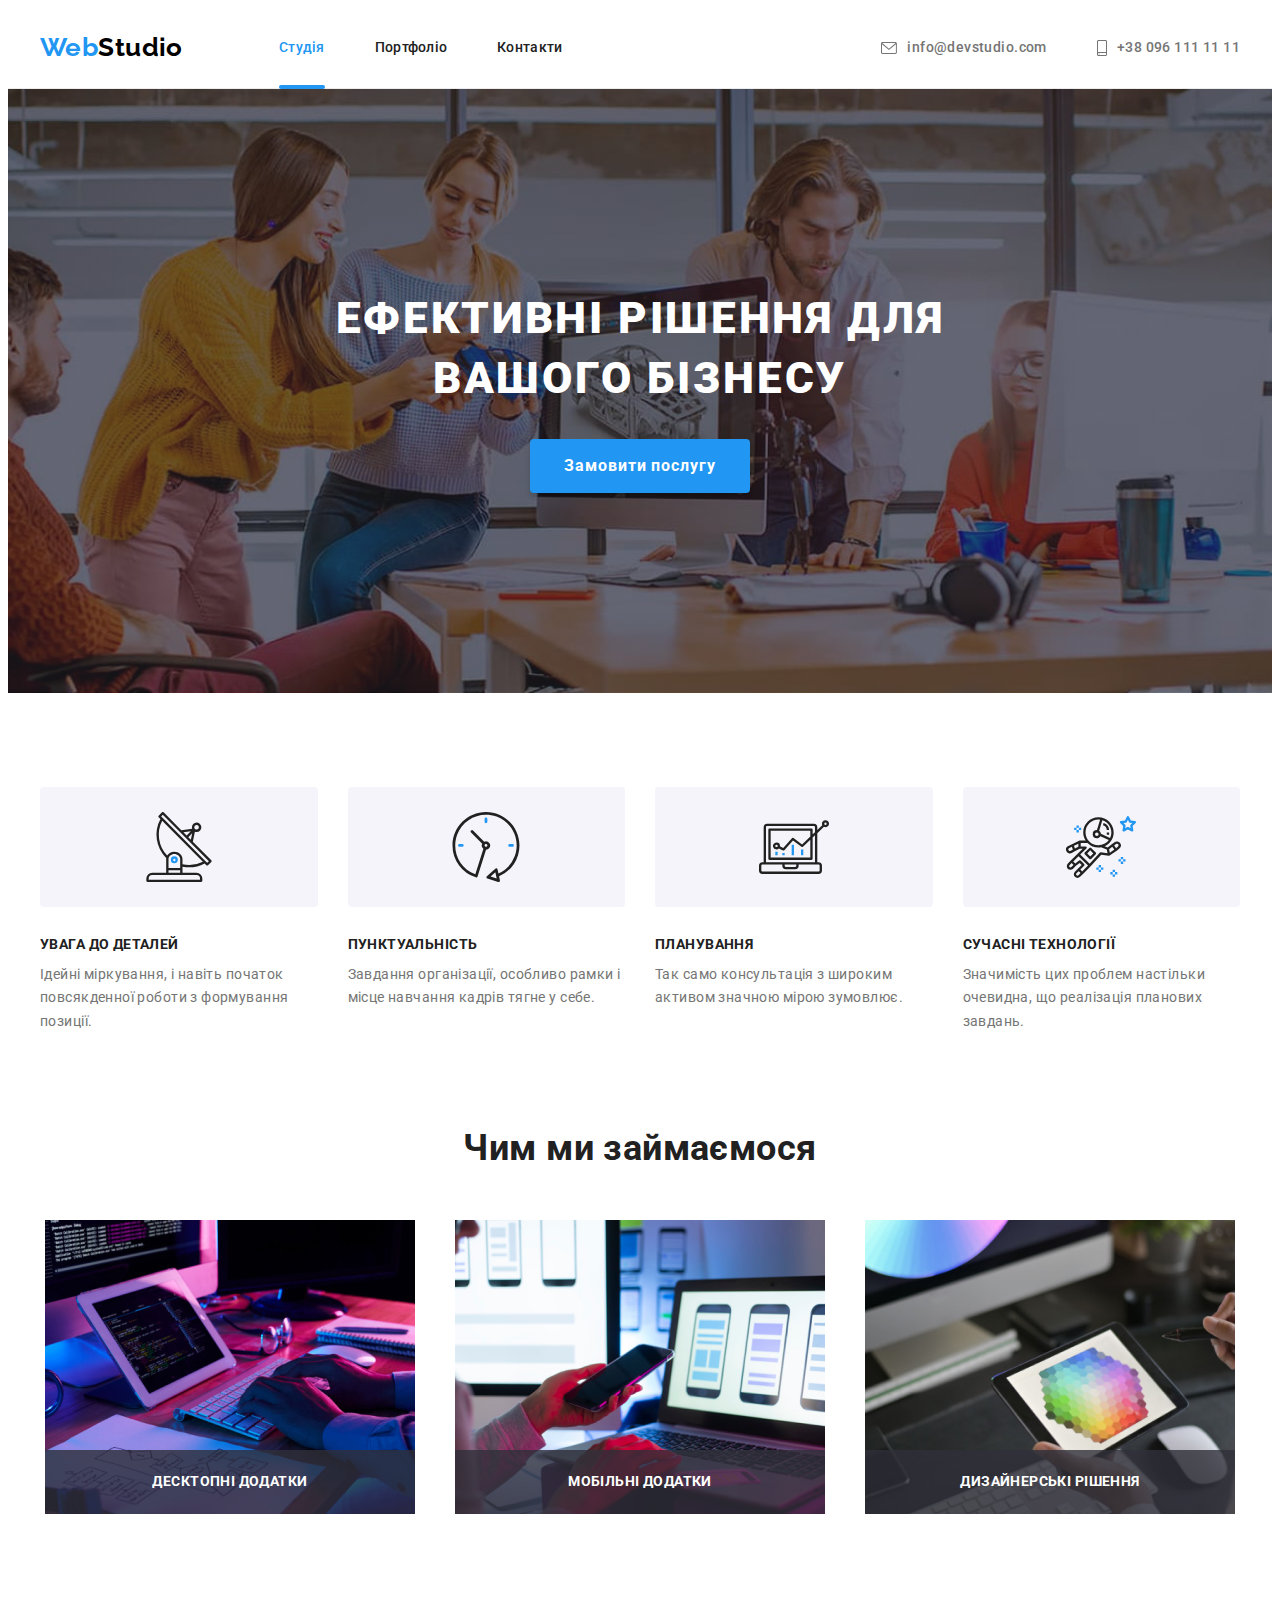
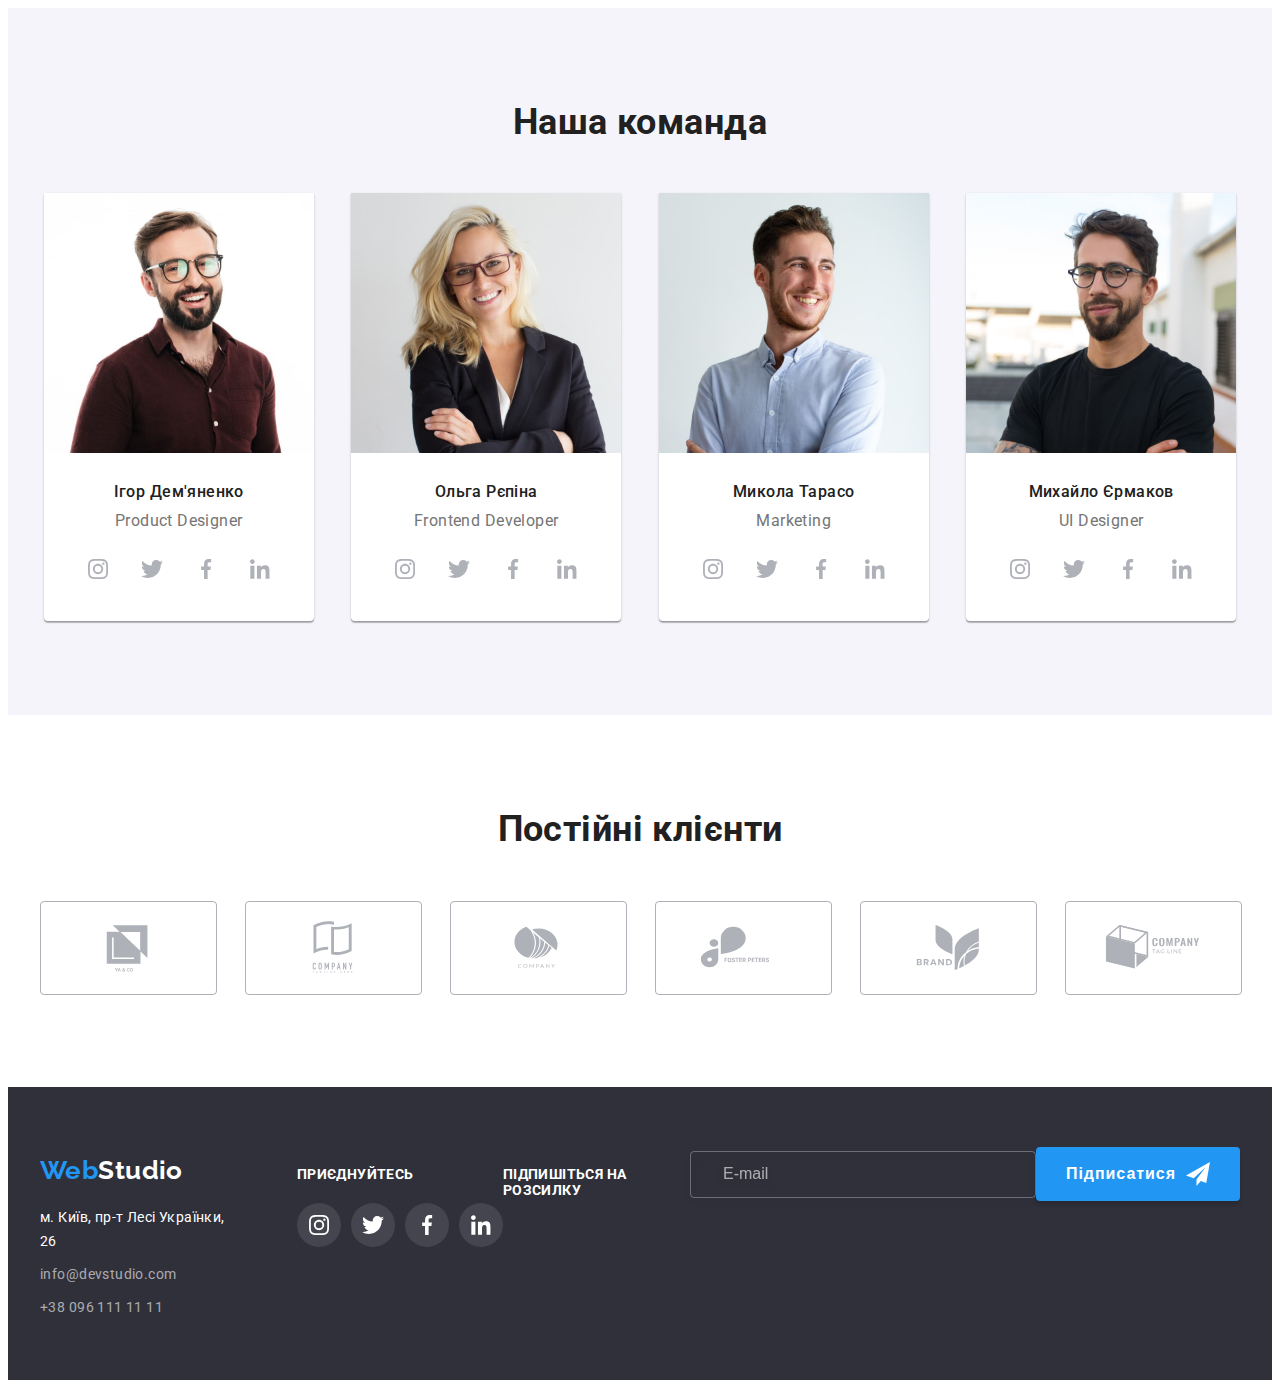
==== commit fb5f5af7: "good morning" ====
--- a/index.html
+++ b/index.html
@@ -379,7 +379,7 @@
 <label class="feedback" for="feedback">Коментар</label>
    <textarea name="feedback"
    class="feedback-txt"
-   name="user-feedbck" 
+   name="area-feedbck" 
    id="feedback"
    placeholder="Введіть текст"></textarea>
 
@@ -388,7 +388,7 @@
      id="checkbox" 
      name="igree"
      class="check-inp visually-hidden"
-     checked/>
+     checked>
         <label for="checkbox" class="check">
               <span>
             <svg class="icon-check" width="16" height="15">
@@ -409,4 +409,4 @@
      
          <script src="./js/modal.js"></script>
     </body>
-    </html>
+    </html>--- a/css/styles.css
+++ b/css/styles.css
@@ -908,7 +908,8 @@
 transition: border-color var(--new-timing-function) var(--timing-function);
 outline: transparent;
 }
-.user-tel:hover{
+.user-tel:hover,
+.user-tel:focus{
   border-color: var(--hover-color);
 }
 .user-tel:focus +.icon-person,
@@ -932,7 +933,8 @@
 transition: border-color var(--new-timing-function) var(--timing-function);
 outline: transparent;
 }
-.user-post:hover{
+.user-post:hover,
+.user-post:focus{
  border-color: var(--hover-color); 
 }
 .user-post:focus +.icon-person,
@@ -945,14 +947,12 @@
 } 
 .check{
   display: flex;
- 
   align-items: center;
   fill: transparent;
   padding-left: 12px;
   gap: 8px;
   margin-bottom: 30px;
 }
-
 
 .check span{
   border-radius: 2px;
@@ -971,6 +971,11 @@
   background-color: var(--hover-color);
   border: transparent;
 }
+.check-inp:hover + .check span,
+.check-inp:focus + .check span{
+  background-color: var(--hover-color);
+  border: transparent;
+}
 
 .link-input{
 font-style: normal;
@@ -983,6 +988,9 @@
 }
 .link-input:hover{
   color: var(--hover-color);
+}
+.feedback{
+  margin-bottom: 4px;
 }
 .feedback-txt{
   resize: none;
@@ -995,7 +1003,8 @@
 transition: border-color var(--new-timing-function) var(--timing-function);
 outline: transparent;
 }
-.feedback-txt:hover{
+.feedback-txt:hover,
+.feedback-txt:focus{
  border-color: var(--hover-color); 
 }
 .feedback-txt::placeholder{
@@ -1026,18 +1035,22 @@
  }   
 
  .footer-input{
-  
 font-style: normal;
 font-weight: 700;
 font-size: 14px;
 line-height: 1.14;
 text-transform: uppercase;
 color: var(--background-header);
+margin-bottom: 20px;
  }
 
  .sign-email{
   width: 358px;
-height: 50px;
+display: flex;
+padding-top: 15px;
+padding-bottom: 15px;
+padding-left: 16px;
+
 border: 1px solid rgba(255, 255, 255, 0.3);
 filter: drop-shadow(0px 4px 4px rgba(0, 0, 0, 0.15));
 border-radius: 4px;
@@ -1052,8 +1065,16 @@
 color: rgba(255, 255, 255, 0.6);
 padding-top: 15px;
 padding-bottom: 15px;
-
 padding-left: 16px;
+
+}
+.container-input{
+  display: flex;
+  flex-direction: column;
+  align-items: baseline;
+  margin-left: 93px;
+  margin-right: 12px;
+
 }
 .sign-btn{
 font-weight: 700;
@@ -1065,18 +1086,34 @@
 color: var(--background-header);
 background-color: var(--hover-color);
 border-radius: 4px;
+display: flex;
+border-color: transparent;
 box-shadow: 0px 4px 4px rgba(0, 0, 0, 0.15);
-display: flex;
-}
-.sign-btn:hover{
-box-shadow: 0px 4px 4px rgba(0, 0, 0, 0.15);
-color: chartreuse;  
+padding-left: 28px;
+cursor: pointer;
+padding-top: 10px;
+padding-bottom: 10px;
+padding-left: 28px;
+padding-right:28px ;
+transition:  color var(--new-timing-function) var(--timing-function),
+background-color var(--new-timing-function) var(--timing-function);
+
+}
+.sign-btn:hover,
+.sign-btn:focus{
+color: var(--hover-color);
+background-color: var(--background-header);  
 }
 
 .plain{
   fill: var(--background-header);
   margin-left: 10px;
-  margin-top: 13px;
-  margin-right: 28px;
-  margin-bottom: 13px;
+}
+.sign-btn:hover .plain,
+.sign-btn:focus .plain{
+fill: currentColor ;
+}
+.sign-flex{
+  display: flex;
+  align-items: flex-end;
 }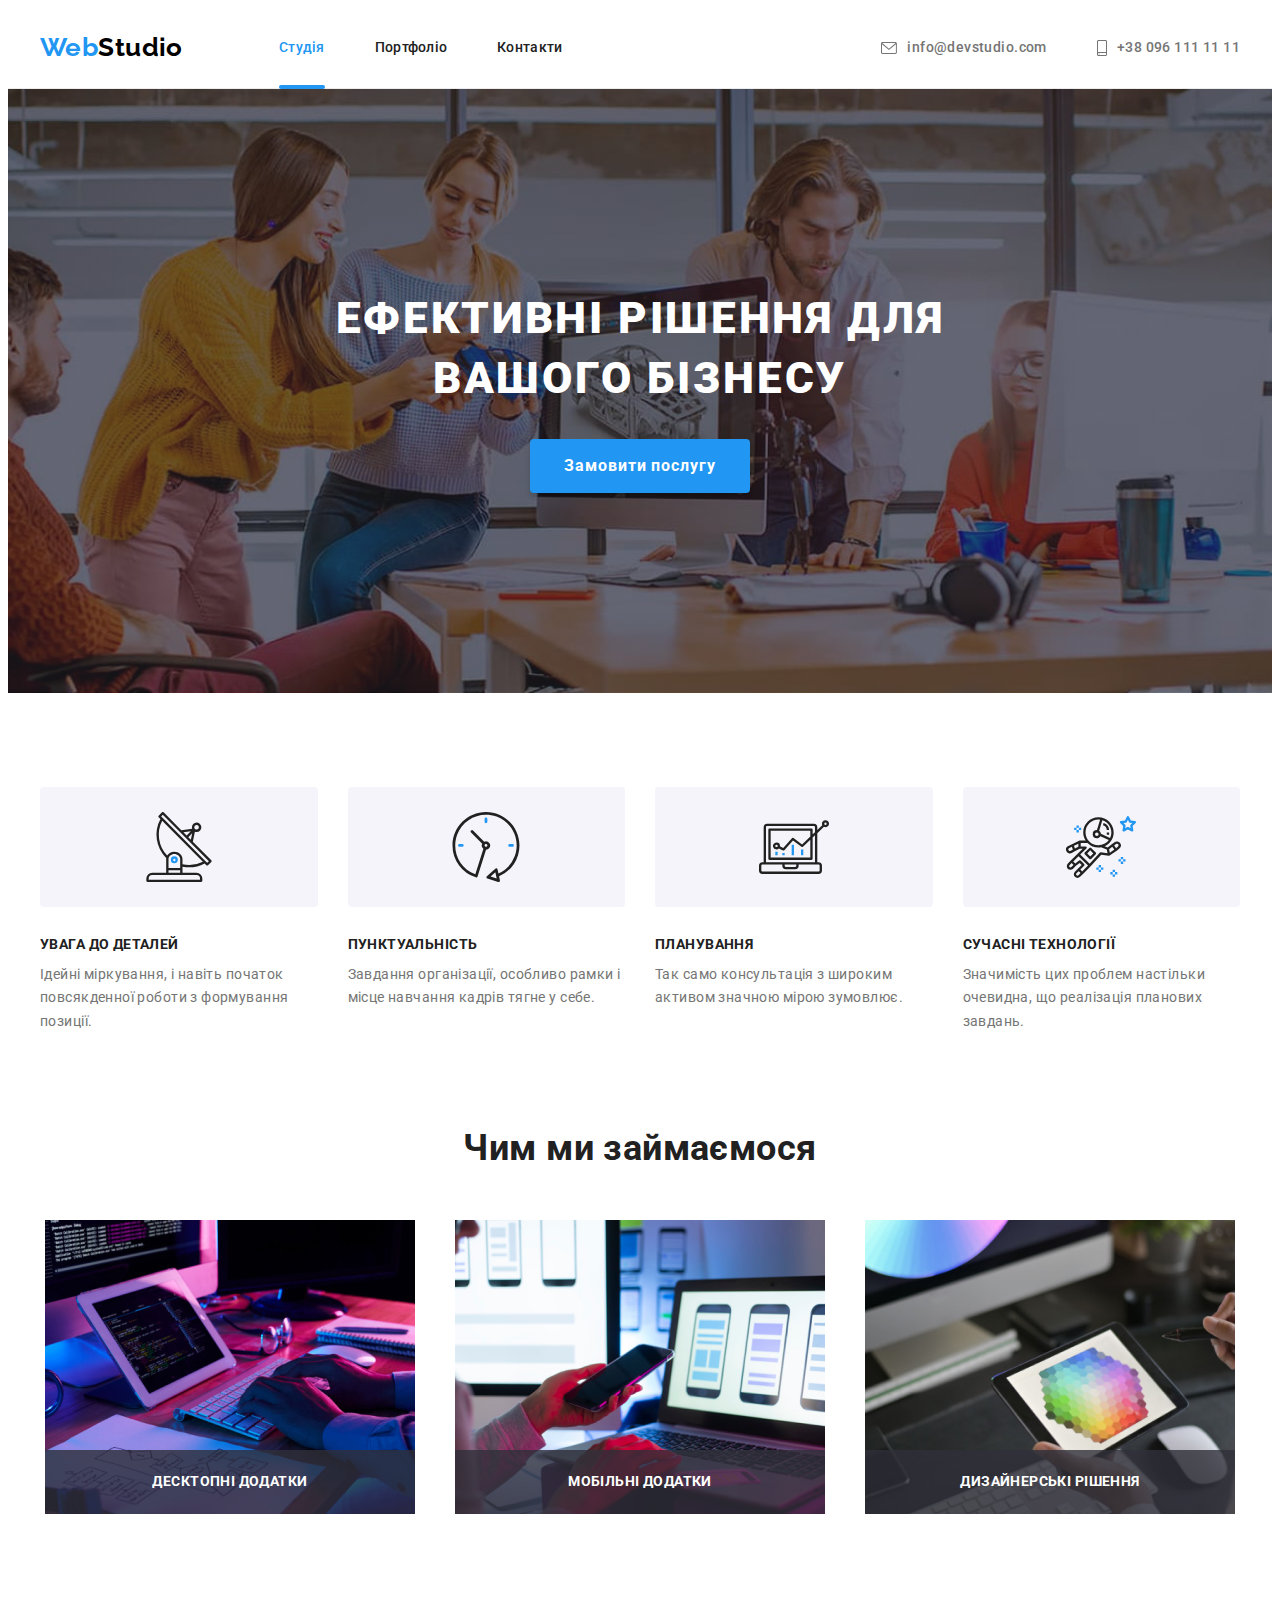
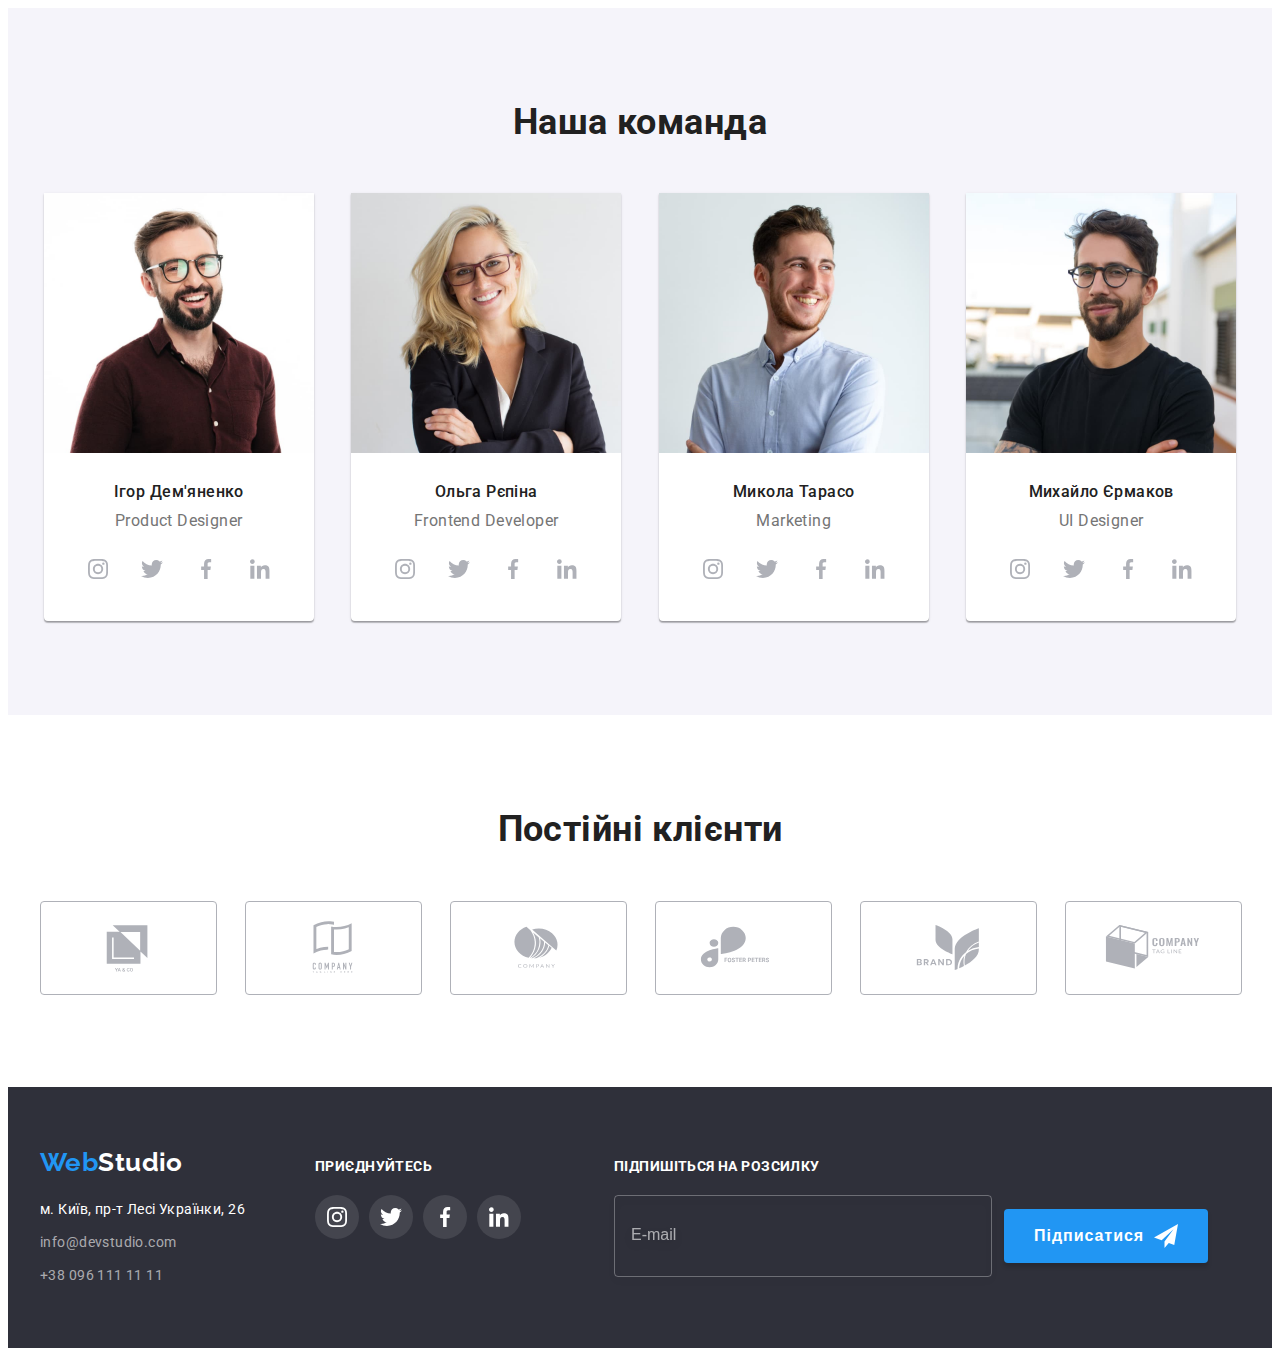
==== commit 9c18123e: "yes!" ====
--- a/index.html
+++ b/index.html
@@ -309,8 +309,10 @@
                         </a></li>
                     </ul>
                     </div>
-                    <h2 class="footer-input">Підпишіться на розсилку</h2>
-                    <input type="email" 
+                    <div class="container-input">
+  <h2 class="footer-input">Підпишіться на розсилку</h2>
+                    <form class="sign-flex">
+ <input type="email" 
                     name="sign-up"
                     class="sign-email"
                     placeholder="E-mail"
@@ -321,6 +323,9 @@
             <use href="./images/icons.svg#icon-icon-send"></use>
         </svg>
                 </button>
+                    </form>
+                   
+                    </div>
                     </div>
                     </div>
          </footer>
@@ -375,15 +380,16 @@
   </div>
        
    </div>
-
+<div class="input-feedback">
 <label class="feedback" for="feedback">Коментар</label>
    <textarea name="feedback"
    class="feedback-txt"
-   name="area-feedbck" 
    id="feedback"
    placeholder="Введіть текст"></textarea>
 
-    <input
+</div>
+<div class="deal-check">
+ <input
     type="checkbox"
      id="checkbox" 
      name="igree"
@@ -400,6 +406,8 @@
     <a class="link-input" href="#" target="_blank" rel="noreferrer noopener">Умови договору</a>
        
         </label>
+</div>
+   
        
        
    <button class="submit" type="submit" >Відправити</button>
--- a/css/styles.css
+++ b/css/styles.css
@@ -822,7 +822,7 @@
 }
 .modal-close-icon{
   fill: currentColor;
-  transition: color var(--new-timing-function) var(--timing-function);
+  
 }
 
 
@@ -852,8 +852,11 @@
 .input-name{
 border-radius: 4px;
  margin-bottom: 10px;
+ display: block;
+
 }
 .input-wrap{
+  
   position: relative;
   margin-bottom: 10px;
 }
@@ -862,7 +865,8 @@
 font-size: 12px;
 line-height: 1.16;
 letter-spacing: 0.01em;
-color: var(--p-color); 
+color: var(--p-color);
+display: block; 
 }
 
 .client-name-txt{
@@ -892,11 +896,12 @@
 }
 
 .phone-number{
-  margin-bottom: 4px;
+ padding-bottom: 4px;
 font-size: 12px;
 line-height: 1.16;
 letter-spacing: 0.01em;
 color: var(--p-color); 
+display: block;
 }
 .user-tel{
 border: 1px solid rgba(33, 33, 33, 0.2);
@@ -922,6 +927,7 @@
 line-height: 1.16;
 letter-spacing: 0.01em;
 color: var(--p-color);
+display: block;
  
 }
 .user-post{
@@ -941,18 +947,19 @@
 .user-post:hover +.icon-person{
   fill: var(--hover-color);
 }
+.deal-check{
+  display: flex;
+   align-items: center;
+  fill: transparent;
+  padding-left: 12px;
+  justify-content: center;
+  margin-bottom: 30px;
+  position: relative;
+}
 .checkbox{
 line-height: 1.71;
 color: var(--p-color);
 } 
-.check{
-  display: flex;
-  align-items: center;
-  fill: transparent;
-  padding-left: 12px;
-  gap: 8px;
-  margin-bottom: 30px;
-}
 
 .check span{
   border-radius: 2px;
@@ -963,6 +970,10 @@
   justify-content: center;
   align-items: center;
   fill: transparent;
+  position: absolute;
+  top: 50%;
+  transform: translateY(-50%);
+  left: 9px;
 
 }
 
@@ -971,10 +982,17 @@
   background-color: var(--hover-color);
   border: transparent;
 }
+
+.check-inp:not(:checked) + .check span{
+  background-color: var(--team-background);
+}
+
+
 .check-inp:hover + .check span,
 .check-inp:focus + .check span{
-  background-color: var(--hover-color);
-  border: transparent;
+ box-shadow: 0px 1px 3px rgba(0, 0, 0, 0.3), 0px 1px 1px rgba(0, 0, 0, 0.3), 0px 2px 1px rgba(0, 0, 0, 0.3);
+ border-color: var(--hover-color);
+ 
 }
 
 .link-input{
@@ -982,22 +1000,28 @@
 font-weight: 400;
 font-size: 14px;
 line-height: 1.71px;
-color: var(--p-color);
+color: var(--hover-color);
 transition: color var(--new-timing-function) var(--timing-function);
 
 }
 .link-input:hover{
-  color: var(--hover-color);
+  box-shadow: 0px 1px 1px rgba(0, 0, 0, 0.12), 0px 4px 4px rgba(0, 0, 0, 0.06), 1px 4px 6px rgba(0, 0, 0, 0.16);;
+text-decoration: none;
+}
+
+.input-feedback{
+margin-bottom: 20px;
 }
 .feedback{
   margin-bottom: 4px;
+  display: block;
 }
 .feedback-txt{
   resize: none;
   border: 1px solid rgba(33, 33, 33, 0.2);
 border-radius: 4px;
 padding: 12px 16px;
-margin-bottom: 20px;
+
 width: 100%;
 height: 120px;
 transition: border-color var(--new-timing-function) var(--timing-function);
@@ -1015,7 +1039,7 @@
 
 }
  .submit{
-width: 200px;
+line-height: 1.87;
  padding:10px 52px ;
   background-color: var(--hover-color);
   box-shadow: 0px 4px 4px rgba(0, 0, 0, 0.15);
@@ -1050,7 +1074,7 @@
 padding-top: 15px;
 padding-bottom: 15px;
 padding-left: 16px;
-
+height: 50px;
 border: 1px solid rgba(255, 255, 255, 0.3);
 filter: drop-shadow(0px 4px 4px rgba(0, 0, 0, 0.15));
 border-radius: 4px;
@@ -1063,9 +1087,6 @@
 line-height: 1.25;
 align-items: center;
 color: rgba(255, 255, 255, 0.6);
-padding-top: 15px;
-padding-bottom: 15px;
-padding-left: 16px;
 
 }
 .container-input{
@@ -1115,5 +1136,6 @@
 }
 .sign-flex{
   display: flex;
-  align-items: flex-end;
+  align-items: center;
+  gap: 12px;
 }